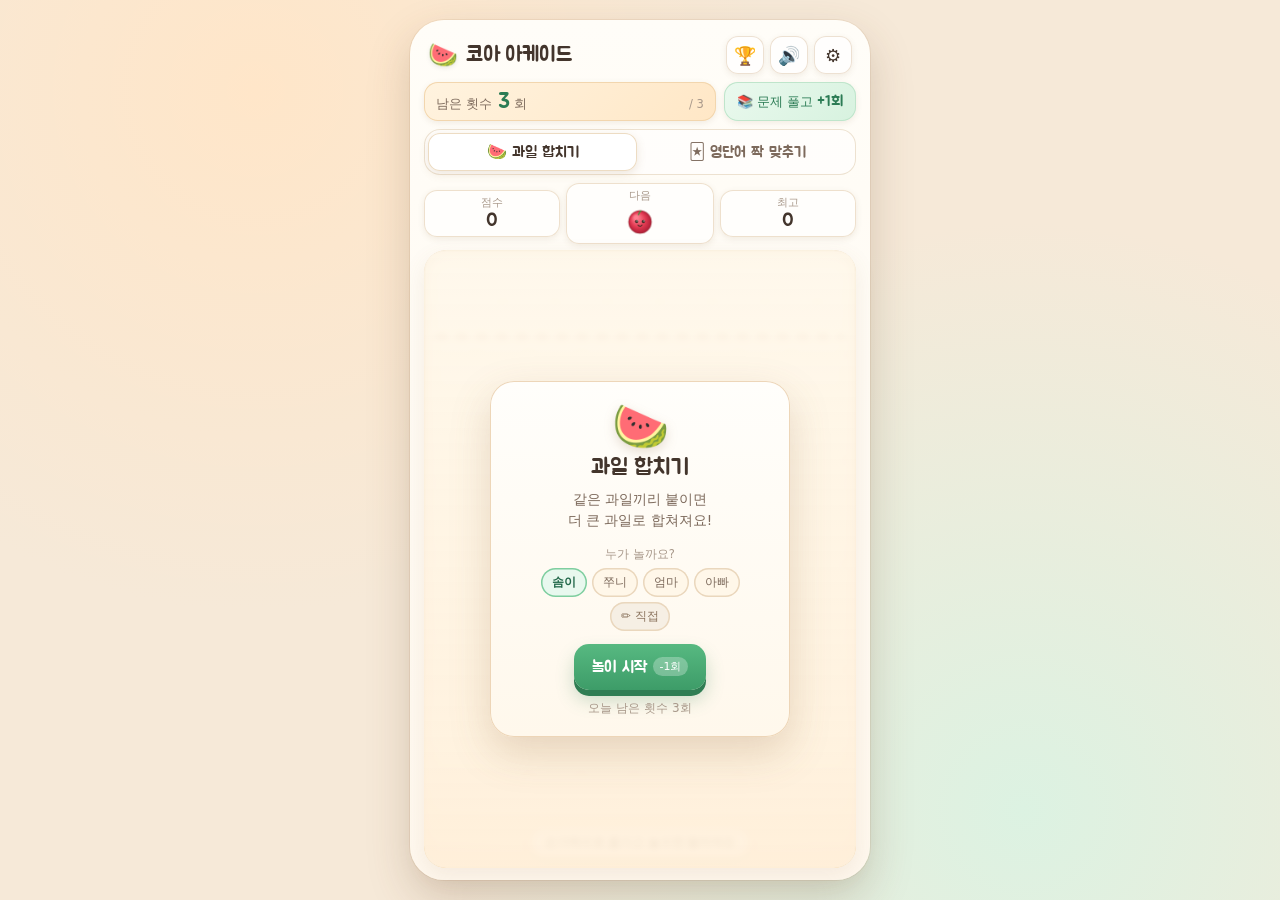
==== arcade/index.html @ e9c37921 "코아 아케이드 추가 — 과일 합치기·영단어 짝 맞추기, 하루 횟수/관리자/퀴즈 보충, 가족 랭킹·활동 리포트(/arcade/)" ====
<!DOCTYPE html>
<html lang="ko">
<head>
<meta charset="utf-8" />
<meta name="viewport" content="width=device-width, initial-scale=1, viewport-fit=cover, maximum-scale=1, user-scalable=no" />
<meta name="theme-color" content="#FFF3E2" />
<meta name="description" content="코아 아케이드 — 과일 합치기와 영단어 짝 맞추기로 놀면서 영어·수학을 익히는 우리 아이 미니게임" />
<title>코아 아케이드 🕹️</title>
<link rel="icon" href="assets/icon.svg" type="image/svg+xml" />
<link rel="apple-touch-icon" href="assets/icon-192.png" />
<link rel="manifest" href="manifest.webmanifest" />
<link rel="preconnect" href="https://fonts.googleapis.com" />
<link rel="preconnect" href="https://fonts.gstatic.com" crossorigin />
<link href="https://fonts.googleapis.com/css2?family=Jua&display=swap" rel="stylesheet" />
<link rel="stylesheet" href="css/style.css" />
</head>
<body>
<div id="app" class="app">

  <header class="topbar">
    <div class="brand">
      <span class="brand-mark" aria-hidden="true">🍉</span>
      <span class="brand-text">코아 아케이드</span>
    </div>
    <div class="top-actions">
      <button id="btnRank" class="icon-btn" type="button" aria-label="가족 랭킹" title="가족 랭킹">🏆</button>
      <button id="btnMute" class="icon-btn" type="button" aria-label="소리 켜기" aria-pressed="false" title="소리">🔇</button>
      <button id="btnAdmin" class="icon-btn" type="button" aria-label="관리자 모드" title="관리자">⚙️</button>
    </div>
  </header>

  <div class="stat-row">
    <div class="plays-chip" id="playsChip" title="오늘 남은 놀이 횟수">
      <span class="plays-label">남은 횟수</span>
      <b id="playsLeft">3</b><span class="plays-unit">회</span>
      <span class="plays-of" id="playsOf">/ 3</span>
    </div>
    <button id="btnQuiz" class="quiz-chip" type="button">
      <span aria-hidden="true">📚</span> 문제 풀고 <b>+1회</b>
    </button>
  </div>

  <nav class="tabs" role="tablist" aria-label="게임 선택">
    <button id="tabWatermelon" class="tab is-active" role="tab" aria-selected="true" aria-controls="view-watermelon" data-tab="watermelon" type="button">
      <span aria-hidden="true">🍉</span> 과일 합치기
    </button>
    <button id="tabMatching" class="tab" role="tab" aria-selected="false" aria-controls="view-matching" data-tab="matching" type="button">
      <span aria-hidden="true">🃏</span> 영단어 짝 맞추기
    </button>
  </nav>

  <main class="stage" id="stage">

    <!-- ======== 게임 1 : 과일 합치기 ======== -->
    <section class="view is-active" id="view-watermelon" role="tabpanel" aria-labelledby="tabWatermelon">
      <div class="hud hud-wm">
        <div class="hud-cell">
          <span class="hud-label">점수</span>
          <b class="hud-value" id="wmScore">0</b>
        </div>
        <div class="hud-cell hud-next">
          <span class="hud-label">다음</span>
          <canvas id="wmNext" width="72" height="72" aria-label="다음 과일"></canvas>
        </div>
        <div class="hud-cell">
          <span class="hud-label">최고</span>
          <b class="hud-value" id="wmBest">0</b>
        </div>
      </div>

      <div class="board-wrap" id="wmWrap">
        <canvas id="wmCanvas" aria-label="과일 합치기 놀이판"></canvas>
        <div class="hint-layer" id="wmHint" aria-hidden="true">
          <span class="hint-pill">손가락으로 옮기고 놓으면 떨어져요</span>
        </div>

        <div class="board-overlay" id="wmOverlay">
          <div class="ov-card">
            <div class="ov-emoji" aria-hidden="true">🍉</div>
            <h2>과일 합치기</h2>
            <p class="ov-desc">같은 과일끼리 붙이면<br />더 큰 과일로 합쳐져요!</p>
            <div class="player-pick">
              <span class="player-pick-label">누가 놀까요?</span>
              <div class="player-chips" data-picker="wm"></div>
            </div>
            <button class="btn btn-primary" id="wmStartBtn" type="button">
              놀이 시작 <span class="btn-cost">-1회</span>
            </button>
            <p class="ov-note" id="wmOverlayNote">오늘 남은 횟수 3회</p>
          </div>
        </div>

        <div class="board-overlay gameover" id="wmGameover" hidden>
          <div class="ov-card">
            <div class="ov-emoji" aria-hidden="true">🍉</div>
            <h2>과일이 가득 찼어요!</h2>
            <div class="result-score">
              <span>이번 점수</span>
              <b id="wmFinalScore">0</b>
            </div>
            <p class="ov-note" id="wmBestNote">최고 기록 0점</p>
            <p class="result-player">이번 판 <b id="wmResultPlayer">솜이</b>
              <button class="link-btn" type="button" data-change-player="watermelon">바꾸기</button></p>
            <div class="ov-buttons">
              <button class="btn btn-primary" id="wmRetryBtn" type="button">한 번 더 <span class="btn-cost">-1회</span></button>
              <button class="btn btn-ghost" id="wmHomeBtn" type="button">그만두기</button>
            </div>
            <button class="link-btn result-rank-link" type="button" data-open-rank="watermelon">🏆 가족 랭킹 보기</button>
          </div>
        </div>
      </div>
    </section>

    <!-- ======== 게임 2 : 영단어 짝 맞추기 ======== -->
    <section class="view" id="view-matching" role="tabpanel" aria-labelledby="tabMatching" hidden>
      <div class="hud hud-mt">
        <div class="hud-cell">
          <span class="hud-label">라운드</span>
          <b class="hud-value" id="mtRound">1</b>
        </div>
        <div class="hud-cell">
          <span class="hud-label">점수</span>
          <b class="hud-value" id="mtScore">0</b>
        </div>
        <div class="hud-cell">
          <span class="hud-label">콤보</span>
          <b class="hud-value combo" id="mtCombo">x1</b>
        </div>
        <div class="hud-cell hud-time">
          <span class="hud-label">남은 시간</span>
          <b class="hud-value" id="mtTime">60</b>
        </div>
      </div>
      <div class="timebar" aria-hidden="true"><i id="mtTimeFill"></i></div>

      <div class="mt-stage">
        <div class="mt-grid" id="mtGrid" aria-label="영단어 짝 맞추기 카드판"></div>

        <div class="board-overlay" id="mtOverlay">
          <div class="ov-card">
            <div class="ov-emoji" aria-hidden="true">🃏</div>
            <h2>영단어 짝 맞추기</h2>
            <p class="ov-desc">그림 카드와 영단어 카드를<br />짝지어 뒤집어요!</p>
            <div class="player-pick">
              <span class="player-pick-label">누가 놀까요?</span>
              <div class="player-chips" data-picker="mt"></div>
            </div>
            <button class="btn btn-primary" id="mtStartBtn" type="button">
              놀이 시작 <span class="btn-cost">-1회</span>
            </button>
            <p class="ov-note" id="mtOverlayNote">오늘 남은 횟수 3회</p>
          </div>
        </div>

        <div class="board-overlay" id="mtRoundClear" hidden>
          <div class="ov-card">
            <div class="ov-emoji" aria-hidden="true">🌟</div>
            <h2 id="mtClearTitle">라운드 클리어!</h2>
            <div class="star-row" id="mtStars" aria-label="별점">★★★</div>
            <p class="ov-note" id="mtClearNote">다음 라운드로 가볼까요?</p>
            <button class="btn btn-primary" id="mtNextBtn" type="button">다음 라운드</button>
            <button class="btn btn-ghost" id="mtClearHomeBtn" type="button" hidden>그만두기</button>
          </div>
        </div>

        <div class="board-overlay" id="mtGameover" hidden>
          <div class="ov-card">
            <div class="ov-emoji" aria-hidden="true">⏰</div>
            <h2>시간이 다 됐어요!</h2>
            <div class="result-score">
              <span>이번 점수</span>
              <b id="mtFinalScore">0</b>
            </div>
            <p class="ov-note" id="mtBestNote">최고 기록 0점</p>
            <p class="result-player">이번 판 <b id="mtResultPlayer">솜이</b>
              <button class="link-btn" type="button" data-change-player="match">바꾸기</button></p>
            <div class="ov-buttons">
              <button class="btn btn-primary" id="mtRetryBtn" type="button">한 번 더 <span class="btn-cost">-1회</span></button>
              <button class="btn btn-ghost" id="mtHomeBtn" type="button">그만두기</button>
            </div>
            <button class="link-btn result-rank-link" type="button" data-open-rank="match">🏆 가족 랭킹 보기</button>
          </div>
        </div>
      </div>
    </section>

  </main>

  <!-- ======== 문제 풀기 (퀴즈) ======== -->
  <div class="sheet" id="quizSheet" hidden>
    <div class="sheet-backdrop" data-close="quiz"></div>
    <div class="sheet-panel quiz-panel" role="dialog" aria-modal="true" aria-labelledby="quizTitle">
      <div class="sheet-head">
        <div>
          <h2 id="quizTitle">📚 문제 풀고 +1회</h2>
          <p class="sheet-sub">영어·수학 5문제를 맞히면 놀이 1회가 충전돼요</p>
        </div>
        <button class="icon-btn close-btn" type="button" data-close="quiz" aria-label="닫기">✕</button>
      </div>

      <div class="quiz-top">
        <div class="quiz-progress" id="quizDots" aria-label="문제 진행"></div>
        <div class="quiz-scorebox">
          <span>정답</span><b id="quizCorrectCount">0</b><span>/ 5</span>
        </div>
      </div>

      <div class="quiz-body" id="quizBody">
        <div class="quiz-badge" id="quizBadge">영어</div>
        <div class="quiz-prompt" id="quizPrompt"></div>
        <button class="speak-btn" id="quizSpeakBtn" type="button">
          <span aria-hidden="true">🔊</span> 발음 듣기
        </button>
        <div class="quiz-choices" id="quizChoices"></div>
        <div class="quiz-feedback" id="quizFeedback" role="status" aria-live="polite"></div>
      </div>

      <div class="quiz-done" id="quizDone" hidden>
        <div class="done-emoji" aria-hidden="true">🎉</div>
        <h3>5문제 모두 맞혔어요!</h3>
        <p>오늘 놀이 <b>+1회</b>가 충전됐어요</p>
        <p class="ov-note" id="quizDoneNote">오늘 남은 횟수 4회</p>
        <button class="btn btn-primary" id="quizDoneBtn" type="button">신나게 놀러 가기</button>
      </div>
    </div>
  </div>

  <!-- ======== 관리자 (PIN) ======== -->
  <div class="sheet" id="adminSheet" hidden>
    <div class="sheet-backdrop" data-close="admin"></div>
    <div class="sheet-panel admin-panel" role="dialog" aria-modal="true" aria-labelledby="adminTitle">
      <div class="sheet-head">
        <div>
          <h2 id="adminTitle">⚙️ 관리자</h2>
          <p class="sheet-sub">보호자만 열 수 있어요</p>
        </div>
        <button class="icon-btn close-btn" type="button" data-close="admin" aria-label="닫기">✕</button>
      </div>

      <div class="pin-pad" id="adminPinPad">
        <div class="pin-dots" id="adminPinDots" aria-label="입력한 PIN"><i></i><i></i><i></i><i></i></div>
        <p class="pin-msg" id="adminPinMsg">PIN 4자리를 눌러 주세요</p>
        <div class="pin-keys" id="adminKeys">
          <button type="button" data-key="1">1</button>
          <button type="button" data-key="2">2</button>
          <button type="button" data-key="3">3</button>
          <button type="button" data-key="4">4</button>
          <button type="button" data-key="5">5</button>
          <button type="button" data-key="6">6</button>
          <button type="button" data-key="7">7</button>
          <button type="button" data-key="8">8</button>
          <button type="button" data-key="9">9</button>
          <button type="button" data-key="clear" class="key-fn">지우기</button>
          <button type="button" data-key="0">0</button>
          <button type="button" data-key="back" class="key-fn" aria-label="한 글자 지우기">⌫</button>
        </div>
      </div>

      <div class="admin-body" id="adminBody" hidden>
        <div class="admin-grid">
          <div class="setting-card">
            <span class="setting-label">하루 기본 횟수</span>
            <div class="stepper" data-stepper="daily">
              <button type="button" data-step="-1" aria-label="줄이기">−</button>
              <b id="setDaily">3</b><span class="stepper-unit">회</span>
              <button type="button" data-step="1" aria-label="늘리기">+</button>
            </div>
            <span class="setting-hint">1 ~ 20회</span>
          </div>

          <div class="setting-card">
            <span class="setting-label">아이 나이</span>
            <div class="stepper" data-stepper="age">
              <button type="button" data-step="-1" aria-label="줄이기">−</button>
              <b id="setAge">8</b><span class="stepper-unit">세</span>
              <button type="button" data-step="1" aria-label="늘리기">+</button>
            </div>
            <span class="setting-hint" id="ageHint">8~9세 · 영어·수학 난이도</span>
          </div>
        </div>

        <div class="admin-actions">
          <button class="btn btn-soft" id="adminResetBtn" type="button">오늘 횟수 초기화</button>
          <button class="btn btn-soft" id="adminChargeBtn" type="button">+1회 충전</button>
        </div>

        <div class="today-card">
          <div class="today-row">
            <span>오늘 쓴 횟수</span><b id="statUsed">0회</b>
          </div>
          <div class="today-row">
            <span>지금 남은 횟수</span><b id="statLeft">3회</b>
          </div>
        </div>

        <!-- 📊 아이들 활동 리포트 -->
        <section class="report" id="reportSection">
          <div class="report-head">
            <h3>📊 아이들 활동 리포트</h3>
            <span class="report-age" id="reportAge">8~9세</span>
          </div>

          <div class="report-today" id="reportToday"></div>

          <div class="report-days-head">
            <span>최근 7일</span>
            <button class="link-btn" id="reportToggle" type="button">자세히</button>
          </div>
          <div class="report-total" id="reportTotal"></div>
          <ul class="report-list" id="reportList"></ul>

          <div class="report-export">
            <p class="report-export-note">가족 앱에서 읽어 갈 수 있는 기록이에요</p>
            <div class="report-export-btns">
              <button class="btn btn-soft" id="reportCopyBtn" type="button">JSON 복사</button>
              <button class="btn btn-soft" id="reportDownloadBtn" type="button">JSON 저장</button>
            </div>
          </div>
        </section>

        <div class="admin-foot">
          <button class="link-btn" id="adminPinChangeBtn" type="button">PIN 변경</button>
          <span class="dot">·</span>
          <button class="link-btn" id="adminDoneBtn" type="button">닫기</button>
        </div>
      </div>
    </div>
  </div>

  <!-- ======== 횟수 소진 안내 ======== -->
  <div class="sheet" id="limitSheet" hidden>
    <div class="sheet-backdrop" data-close="limit"></div>
    <div class="sheet-panel limit-panel" role="dialog" aria-modal="true" aria-labelledby="limitTitle">
      <div class="ov-card">
        <div class="ov-emoji" aria-hidden="true">🌙</div>
        <h2 id="limitTitle">오늘 놀이를 다 했어요</h2>
        <p class="ov-desc" id="limitDesc">문제를 풀면 한 번 더 놀 수 있어요!</p>
        <div class="ov-buttons">
          <button class="btn btn-primary" id="limitQuizBtn" type="button">📚 문제 풀고 +1회</button>
          <button class="btn btn-ghost" id="limitAdminBtn" type="button">⚙️ 관리자</button>
        </div>
      </div>
    </div>
  </div>

  <!-- ======== PIN 변경 ======== -->
  <div class="sheet" id="pinSheet" hidden>
    <div class="sheet-backdrop" data-close="pin"></div>
    <div class="sheet-panel pin-panel" role="dialog" aria-modal="true" aria-labelledby="pinTitle">
      <div class="sheet-head">
        <h2 id="pinTitle">PIN 변경</h2>
        <button class="icon-btn close-btn" type="button" data-close="pin" aria-label="닫기">✕</button>
      </div>
      <p class="sheet-sub">새 PIN 4자리를 입력해 주세요</p>
      <div class="pin-dots" id="pinDots" aria-label="새 PIN"><i></i><i></i><i></i><i></i></div>
      <p class="pin-msg" id="pinMsg"></p>
      <div class="pin-keys" id="pinKeys">
        <button type="button" data-key="1">1</button>
        <button type="button" data-key="2">2</button>
        <button type="button" data-key="3">3</button>
        <button type="button" data-key="4">4</button>
        <button type="button" data-key="5">5</button>
        <button type="button" data-key="6">6</button>
        <button type="button" data-key="7">7</button>
        <button type="button" data-key="8">8</button>
        <button type="button" data-key="9">9</button>
        <button type="button" data-key="clear" class="key-fn">지우기</button>
        <button type="button" data-key="0">0</button>
        <button type="button" data-key="back" class="key-fn" aria-label="한 글자 지우기">⌫</button>
      </div>
    </div>
  </div>

  <!-- ======== 🏆 가족 랭킹 ======== -->
  <div class="sheet" id="rankSheet" hidden>
    <div class="sheet-backdrop" data-close="rank"></div>
    <div class="sheet-panel rank-panel" role="dialog" aria-modal="true" aria-labelledby="rankTitle">
      <div class="sheet-head">
        <div>
          <h2 id="rankTitle">🏆 가족 랭킹</h2>
          <p class="sheet-sub">게임별 Top 10 · 점수가 같으면 먼저 세운 기록이 앞서요</p>
        </div>
        <button class="icon-btn close-btn" type="button" data-close="rank" aria-label="닫기">✕</button>
      </div>
      <div class="rank-tabs" role="tablist" aria-label="게임 선택">
        <button type="button" class="rank-tab is-on" data-rank="watermelon">🍉 과일 합치기</button>
        <button type="button" class="rank-tab" data-rank="match">🃏 영단어 짝</button>
      </div>
      <ol class="rank-list" id="rankList"></ol>
      <p class="rank-empty" id="rankEmpty" hidden>아직 기록이 없어요.<br />첫 기록을 세워 볼까요?</p>
      <p class="rank-foot" id="rankFoot">놀이가 끝나면 내 기록이 자동으로 올라가요</p>
    </div>
  </div>

  <!-- ======== 플레이어 정하기 ======== -->
  <div class="sheet" id="playerSheet" hidden>
    <div class="sheet-backdrop" data-close="player"></div>
    <div class="sheet-panel player-panel" role="dialog" aria-modal="true" aria-labelledby="playerTitle">
      <div class="sheet-head">
        <div>
          <h2 id="playerTitle">누가 놀까요?</h2>
          <p class="sheet-sub">이름을 고르면 랭킹에 그 이름으로 올라가요</p>
        </div>
        <button class="icon-btn close-btn" type="button" data-close="player" aria-label="닫기">✕</button>
      </div>
      <div class="player-chips player-chips-lg" id="playerSheetChips"></div>
      <div class="player-custom">
        <input id="playerInput" type="text" maxlength="8" placeholder="직접 입력 (8자까지)" autocomplete="off" />
        <button class="btn btn-primary" id="playerSaveBtn" type="button">확인</button>
      </div>
    </div>
  </div>

  <div class="toast" id="toast" role="status" aria-live="polite"></div>
  <div class="confetti-layer" id="confetti" aria-hidden="true"></div>
</div>

<script src="js/stats.js"></script>
<script src="js/state.js"></script>
<script src="js/ranking.js"></script>
<script src="js/audio.js"></script>
<script src="js/speech.js"></script>
<script src="js/words.js"></script>
<script src="js/quiz-data.js"></script>
<script src="js/fruits.js"></script>
<script src="js/watermelon.js"></script>
<script src="js/matching.js"></script>
<script src="js/quiz.js"></script>
<script src="js/report.js"></script>
<script src="js/app.js"></script>
</body>
</html>
---- arcade/css/style.css ----
/* ============================================================
   코아 아케이드 — 공통 스타일
   모바일 390×844 한 화면 기준, 데스크톱은 가운데 프레임
   ============================================================ */

:root {
  --cream: #fff6e9;
  --cream-2: #ffeed9;
  --paper: #fffdf9;
  --ink: #43352c;
  --ink-soft: #7d6a5c;
  --ink-faint: #a8988a;
  --line: #efdfcc;
  --green: #3f9d6c;
  --green-deep: #2c7c55;
  --green-soft: #e7f6ec;
  --pink: #ff8fa3;
  --pink-soft: #ffe6ec;
  --orange: #ffa23a;
  --yellow: #ffd166;
  --red: #e8604c;
  --sky: #7cb8e8;
  --shadow-sm: 0 2px 6px rgba(120, 84, 50, .10);
  --shadow-md: 0 8px 24px rgba(120, 84, 50, .14);
  --shadow-lg: 0 18px 44px rgba(100, 70, 40, .22);
  --radius: 18px;
  --font-cute: 'Jua', 'BMJUA', 'Apple SD Gothic Neo', 'Malgun Gothic', system-ui, sans-serif;
  --font-body: 'Pretendard', 'Apple SD Gothic Neo', 'Malgun Gothic', system-ui, -apple-system, sans-serif;
  --safe-top: env(safe-area-inset-top, 0px);
  --safe-bottom: env(safe-area-inset-bottom, 0px);
}

* { box-sizing: border-box; -webkit-tap-highlight-color: transparent; }

html, body {
  margin: 0;
  padding: 0;
  height: 100%;
  overscroll-behavior: none;
}

body {
  font-family: var(--font-body);
  color: var(--ink);
  background:
    radial-gradient(circle at 12% 8%, #ffe9cf 0%, transparent 38%),
    radial-gradient(circle at 88% 92%, #e8f6ea 0%, transparent 42%),
    var(--cream);
  overflow: hidden;
  -webkit-font-smoothing: antialiased;
  user-select: none;
}

button { font-family: inherit; color: inherit; border: 0; background: none; cursor: pointer; }
[hidden] { display: none !important; }
button:active { transform: translateY(1px); }
b { font-family: var(--font-cute); font-weight: 400; }

/* ---------- 앱 프레임 ---------- */
.app {
  position: relative;
  display: flex;
  flex-direction: column;
  width: 100%;
  height: 100%;
  height: 100dvh;
  max-width: 520px;
  margin: 0 auto;
  padding: calc(8px + var(--safe-top)) 12px calc(8px + var(--safe-bottom));
  gap: 8px;
}

/* 데스크톱: 종이 카드 프레임 */
@media (min-width: 900px) {
  body {
    display: flex;
    align-items: center;
    justify-content: center;
    background:
      radial-gradient(circle at 20% 10%, #ffe6c9 0%, transparent 40%),
      radial-gradient(circle at 80% 90%, #dcf2e2 0%, transparent 45%),
      #f6e9d8;
  }
  .app {
    height: min(920px, 100dvh - 40px);
    max-width: 460px;
    padding: 12px 14px;
    border-radius: 34px;
    background: linear-gradient(180deg, #fffdf8, #fff8ee);
    box-shadow: var(--shadow-lg), 0 0 0 1px rgba(180, 140, 100, .14);
  }
}

/* ---------- 상단 바 ---------- */
.topbar {
  display: flex;
  align-items: center;
  justify-content: space-between;
  padding: 4px 4px 0;
  flex: none;
}
.brand { display: flex; align-items: center; gap: 8px; }
.brand-mark { font-size: 24px; line-height: 1; filter: drop-shadow(0 2px 2px rgba(0,0,0,.08)); }
.brand-text {
  font-family: var(--font-cute);
  font-size: 21px;
  letter-spacing: -.2px;
  color: var(--ink);
}
.top-actions { display: flex; gap: 6px; }
.icon-btn {
  width: 38px; height: 38px;
  display: grid; place-items: center;
  font-size: 18px;
  border-radius: 12px;
  background: rgba(255,255,255,.75);
  box-shadow: var(--shadow-sm), inset 0 0 0 1px rgba(210,180,145,.4);
  transition: background .15s, transform .1s;
}
.icon-btn:hover { background: #fff; }

/* ---------- 횟수 / 문제 버튼 ---------- */
.stat-row { display: flex; gap: 8px; flex: none; }
.plays-chip {
  flex: 1;
  display: flex; align-items: baseline; gap: 4px;
  padding: 8px 12px;
  border-radius: 14px;
  background: linear-gradient(135deg, #fff3df, #ffe7c6);
  box-shadow: inset 0 0 0 1px #f2d6ae, var(--shadow-sm);
}
.plays-label { font-size: 12.5px; color: var(--ink-soft); margin-right: 2px; }
#playsLeft { font-family: var(--font-cute); font-size: 22px; line-height: 1; color: var(--green-deep); }
.plays-unit { font-size: 12.5px; color: var(--ink-soft); }
.plays-of { font-size: 11.5px; color: var(--ink-faint); margin-left: auto; }
.plays-chip.is-empty { background: linear-gradient(135deg, #ffe9e6, #ffd9d4); box-shadow: inset 0 0 0 1px #f5c3bb, var(--shadow-sm); }
.plays-chip.is-empty #playsLeft { color: var(--red); }

.quiz-chip {
  flex: none;
  display: flex; align-items: center; gap: 4px;
  padding: 0 13px;
  border-radius: 14px;
  font-size: 13px;
  color: var(--green-deep);
  background: linear-gradient(135deg, #eaf9ee, #d7f2df);
  box-shadow: inset 0 0 0 1px #bfe5cb, var(--shadow-sm);
  white-space: nowrap;
  transition: filter .15s;
}
.quiz-chip b { font-size: 14.5px; color: var(--green-deep); }
.quiz-chip:hover { filter: brightness(1.03); }

/* ---------- 탭 ---------- */
.tabs {
  display: flex;
  gap: 6px;
  padding: 4px;
  border-radius: 16px;
  background: rgba(255,255,255,.6);
  box-shadow: inset 0 0 0 1px rgba(215,190,155,.45);
  flex: none;
}
.tab {
  flex: 1;
  display: flex; align-items: center; justify-content: center; gap: 5px;
  padding: 9px 4px;
  border-radius: 12px;
  font-family: var(--font-cute);
  font-size: 14.5px;
  color: var(--ink-soft);
  white-space: nowrap;
  transition: background .18s, color .18s, box-shadow .18s, transform .12s;
}
.tab span { font-size: 16px; }
.tab.is-active {
  background: #fff;
  color: var(--ink);
  box-shadow: 0 3px 10px rgba(150, 110, 70, .16), inset 0 0 0 1px rgba(230,205,170,.7);
}
.tab:not(.is-active):hover { color: var(--ink); }

/* ---------- 스테이지 ---------- */
.stage { position: relative; flex: 1; min-height: 0; }
.view {
  position: relative;
  display: none;
  flex-direction: column;
  height: 100%;
  min-height: 0;
  gap: 6px;
}
.view.is-active { display: flex; animation: viewIn .22s ease; }
@keyframes viewIn { from { opacity: 0; transform: translateY(4px); } to { opacity: 1; transform: none; } }

/* ---------- HUD ---------- */
.hud {
  display: flex;
  align-items: center;
  gap: 6px;
  flex: none;
}
.hud-cell {
  flex: 1;
  display: flex;
  flex-direction: column;
  align-items: center;
  gap: 1px;
  padding: 6px 8px;
  border-radius: 13px;
  background: rgba(255,255,255,.72);
  box-shadow: inset 0 0 0 1px rgba(225,200,168,.55), var(--shadow-sm);
}
.hud-label { font-size: 10.5px; color: var(--ink-faint); letter-spacing: .3px; }
.hud-value { font-size: 19px; line-height: 1.1; color: var(--ink); }
.hud-value.combo { color: var(--orange); }
.hud-next { flex: 1.1; }
.hud-next canvas { width: 34px; height: 34px; display: block; }
.hud-time .hud-value { color: var(--green-deep); }
.hud-time.is-low .hud-value,
.hud-mt.is-low .hud-time .hud-value { color: var(--red); }

/* 카드에서 떠오르는 점수 */
.float-gain {
  position: fixed;
  transform: translate(-50%, -50%);
  font-family: var(--font-cute);
  font-size: 18px;
  color: #2c7c55;
  text-shadow: 0 2px 0 #fff, 0 0 10px rgba(255,255,255,.9);
  pointer-events: none;
  z-index: 40;
  animation: floatGain .8s ease-out forwards;
}
@keyframes floatGain {
  0% { opacity: 0; transform: translate(-50%, -30%) scale(.8); }
  25% { opacity: 1; transform: translate(-50%, -60%) scale(1.05); }
  100% { opacity: 0; transform: translate(-50%, -160%) scale(1); }
}

/* ---------- 과일 놀이판 ---------- */
.board-wrap {
  position: relative;
  flex: 1;
  min-height: 0;
  border-radius: 22px;
  background:
    radial-gradient(circle at 50% 120%, #fff8e6 0%, transparent 60%),
    linear-gradient(180deg, #fffcf4, #fff3e0);
  box-shadow: inset 0 0 0 1.5px rgba(232, 205, 170, .8), inset 0 6px 18px rgba(220, 185, 140, .14), 0 8px 22px rgba(150, 110, 70, .10);
  overflow: hidden;
}
#wmCanvas { display: block; width: 100%; height: 100%; touch-action: none; }

.hint-layer {
  position: absolute;
  left: 0; right: 0; bottom: 12px;
  display: grid; place-items: center;
  pointer-events: none;
  opacity: 1;
  transition: opacity .4s;
}
.hint-layer.is-hidden { opacity: 0; }
.hint-pill {
  padding: 6px 14px;
  border-radius: 999px;
  font-size: 11.5px;
  color: #8a735d;
  background: rgba(255, 251, 240, .9);
  box-shadow: 0 2px 8px rgba(140, 100, 60, .12);
  animation: hintFloat 2.6s ease-in-out infinite;
}
@keyframes hintFloat { 0%, 100% { transform: translateY(0); } 50% { transform: translateY(-4px); } }

/* ---------- 오버레이 공통 ---------- */
.board-overlay {
  position: absolute;
  inset: 0;
  display: grid;
  place-items: center;
  padding: 16px;
  background: linear-gradient(180deg, rgba(255, 247, 233, .72), rgba(255, 240, 220, .88));
  backdrop-filter: blur(3px);
  -webkit-backdrop-filter: blur(3px);
  z-index: 5;
}
.board-overlay[hidden] { display: none; }
.ov-card {
  width: 100%;
  max-width: 300px;
  padding: 22px 20px 20px;
  text-align: center;
  border-radius: 24px;
  background: linear-gradient(180deg, #fffefb, #fff8ec);
  box-shadow: 0 16px 40px rgba(140, 100, 60, .22), inset 0 0 0 1px rgba(235, 210, 178, .9);
  animation: popIn .28s cubic-bezier(.2, 1.2, .4, 1);
}
@keyframes popIn { from { opacity: 0; transform: scale(.92) translateY(8px); } to { opacity: 1; transform: none; } }
.ov-emoji { font-size: 46px; line-height: 1; margin-bottom: 4px; filter: drop-shadow(0 4px 6px rgba(120, 80, 40, .18)); }
.ov-card h2 { margin: 4px 0 8px; font-family: var(--font-cute); font-weight: 400; font-size: 22px; letter-spacing: -.3px; }
.ov-desc { margin: 0 0 16px; font-size: 13.5px; line-height: 1.55; color: var(--ink-soft); }
.ov-note { margin: 10px 0 0; font-size: 12px; color: var(--ink-faint); }
.ov-buttons { display: flex; flex-direction: column; gap: 8px; margin-top: 6px; }
.result-score {
  display: flex; align-items: baseline; justify-content: center; gap: 8px;
  margin: 6px 0 2px;
  font-size: 13px; color: var(--ink-soft);
}
.result-score b { font-size: 30px; color: var(--green-deep); }

/* ---------- 버튼 ---------- */
.btn {
  display: inline-flex; align-items: center; justify-content: center; gap: 6px;
  padding: 13px 18px;
  border-radius: 15px;
  font-family: var(--font-cute);
  font-size: 16px;
  transition: filter .15s, box-shadow .15s, transform .1s;
}
.btn-primary {
  color: #fff;
  background: linear-gradient(180deg, #57b981, #3d9c68);
  box-shadow: 0 6px 0 #2f7d53, 0 10px 18px rgba(60, 140, 95, .28);
}
.btn-primary:active { transform: translateY(4px); box-shadow: 0 2px 0 #2f7d53, 0 4px 10px rgba(60, 140, 95, .25); }
.btn-primary:disabled { filter: grayscale(.6) brightness(1.05); box-shadow: none; cursor: not-allowed; }
.btn-cost {
  padding: 2px 7px;
  border-radius: 999px;
  font-family: var(--font-body);
  font-size: 11px;
  background: rgba(255, 255, 255, .28);
}
.btn-ghost {
  color: var(--ink-soft);
  background: rgba(255, 255, 255, .8);
  box-shadow: inset 0 0 0 1.5px rgba(215, 190, 155, .8);
}
.btn-soft {
  color: var(--green-deep);
  background: #eefaf1;
  box-shadow: inset 0 0 0 1.5px #c8e9d3;
  font-size: 14px;
  padding: 11px 12px;
}

/* ---------- 짝 맞추기 ---------- */
.mt-stage { position: relative; flex: 1; min-height: 0; display: flex; flex-direction: column; }
.mt-grid {
  flex: 1;
  min-height: 0;
  display: grid;
  gap: 6px;
  align-content: stretch;
  padding: 2px;
}
.timebar {
  height: 7px;
  border-radius: 999px;
  background: #f2e4d1;
  overflow: hidden;
  flex: none;
  box-shadow: inset 0 1px 2px rgba(150, 110, 70, .18);
}
.timebar i {
  display: block;
  height: 100%;
  width: 100%;
  border-radius: 999px;
  background: linear-gradient(90deg, #6ecf9b, #3f9d6c);
  transition: width .25s linear, background .3s;
}
.timebar.is-low i { background: linear-gradient(90deg, #ffb36b, #e8604c); }

.card {
  position: relative;
  padding: 0;
  border-radius: 13px;
  perspective: 700px;
  background: transparent;
  min-width: 0;
  min-height: 0;
}
.card-inner {
  position: relative;
  width: 100%; height: 100%;
  transform-style: preserve-3d;
  transition: transform .38s cubic-bezier(.3, 1.1, .5, 1);
}
.card.is-flipped .card-inner { transform: rotateY(180deg); }
.card-face {
  position: absolute;
  inset: 0;
  display: flex;
  flex-direction: column;
  align-items: center;
  justify-content: center;
  gap: 2px;
  padding: 4px;
  border-radius: 13px;
  backface-visibility: hidden;
  -webkit-backface-visibility: hidden;
  overflow: hidden;
}
.card-back {
  background:
    radial-gradient(circle at 30% 22%, rgba(255,255,255,.55), transparent 55%),
    linear-gradient(150deg, #ffd9a8, #f7b877);
  box-shadow: inset 0 0 0 1.5px rgba(255,255,255,.5), 0 3px 0 #d99a5c, 0 5px 12px rgba(170, 110, 60, .18);
  font-family: var(--font-cute);
  font-size: clamp(18px, 5vw, 26px);
  color: rgba(255, 255, 255, .92);
  text-shadow: 0 1px 2px rgba(180, 110, 50, .35);
}
.card.is-matched .card-back { background: linear-gradient(150deg, #b8ecc9, #8bd9a8); box-shadow: inset 0 0 0 1.5px rgba(255,255,255,.55), 0 0 0 2px #62c88a; }
.card-front {
  transform: rotateY(180deg);
  background: linear-gradient(180deg, #fffefa, #fff6e8);
  box-shadow: inset 0 0 0 1.5px rgba(226, 200, 165, .9), 0 3px 8px rgba(150, 110, 70, .12);
}
.card-front.pic { background: linear-gradient(180deg, #fffdf7, #fff3dd); }
.card-front .emoji { font-size: clamp(20px, 7.2vw, 34px); line-height: 1; }.card-front .ko { font-size: clamp(9px, 2.6vw, 12.5px); color: var(--ink-soft); font-weight: 700; }
.card-front .en {
  font-family: var(--font-cute);
  font-size: calc(var(--card-font, 14px));
  line-height: 1.05;
  color: #35596e;
  word-break: break-word;
  text-align: center;
}
.card.is-matched { animation: matchPop .42s ease; }
.card.is-matched .card-front { box-shadow: inset 0 0 0 2px #62c88a, 0 0 16px rgba(98, 200, 138, .5); }
@keyframes matchPop { 0% { transform: scale(1); } 45% { transform: scale(1.08); } 100% { transform: scale(1); } }
.card.is-wrong { animation: wrongShake .4s ease; }
@keyframes wrongShake {
  0%, 100% { transform: translateX(0); }
  20% { transform: translateX(-4px); } 40% { transform: translateX(4px); }
  60% { transform: translateX(-3px); } 80% { transform: translateX(3px); }
}
.card.is-locked { pointer-events: none; }
.card:not(.is-flipped):not(.is-matched):hover .card-back { filter: brightness(1.04); }

.star-row { font-size: 30px; letter-spacing: 3px; color: #ffcf4d; text-shadow: 0 2px 0 #e0a92c; margin: 2px 0 4px; }
.star-row .off { color: #e9dcc7; text-shadow: none; }

/* ---------- 시트/모달 ---------- */
.sheet { position: fixed; inset: 0; z-index: 50; display: flex; align-items: flex-end; justify-content: center; }
.sheet[hidden] { display: none; }
.sheet-backdrop { position: absolute; inset: 0; background: rgba(60, 40, 25, .42); backdrop-filter: blur(2px); animation: fadeIn .2s ease; }
@keyframes fadeIn { from { opacity: 0; } to { opacity: 1; } }
.sheet-panel {
  position: relative;
  width: 100%;
  max-width: 520px;
  max-height: 92dvh;
  display: flex;
  flex-direction: column;
  padding: 16px 16px calc(16px + var(--safe-bottom));
  border-radius: 26px 26px 0 0;
  background: linear-gradient(180deg, #fffdf8, #fff7ea);
  box-shadow: 0 -12px 40px rgba(90, 60, 30, .26);
  animation: sheetUp .3s cubic-bezier(.2, 1, .3, 1);
  overflow: hidden;
}
@keyframes sheetUp { from { transform: translateY(30px); opacity: .6; } to { transform: none; opacity: 1; } }
@media (min-width: 900px) {
  .sheet { align-items: center; }
  .sheet-panel { border-radius: 26px; max-width: 440px; max-height: 88dvh; box-shadow: var(--shadow-lg); }
}
.sheet-head { display: flex; align-items: flex-start; justify-content: space-between; gap: 10px; flex: none; }
.sheet-head h2 { margin: 0; font-family: var(--font-cute); font-weight: 400; font-size: 21px; }
.sheet-sub { margin: 3px 0 0; font-size: 12.5px; color: var(--ink-soft); line-height: 1.4; }
.close-btn { flex: none; font-size: 16px; }

/* ---------- 퀴즈 ---------- */
.quiz-panel { min-height: 70dvh; }
.quiz-panel.is-done { min-height: 0; }
.quiz-top { display: flex; align-items: center; justify-content: space-between; margin: 14px 0 10px; flex: none; }
.quiz-progress { display: flex; gap: 6px; }
.quiz-progress i {
  width: 20px; height: 7px;
  border-radius: 999px;
  background: #efe1cd;
  transition: background .25s, transform .25s;
}
.quiz-progress i.on { background: #6ecf9b; }
.quiz-progress i.now { background: #ffcf4d; transform: scaleY(1.25); }
.quiz-scorebox { font-size: 12px; color: var(--ink-soft); display: flex; align-items: baseline; gap: 3px; }
.quiz-scorebox b { font-size: 19px; color: var(--green-deep); }

.quiz-body { flex: 1; display: flex; flex-direction: column; min-height: 0; }
.quiz-badge {
  align-self: flex-start;
  padding: 4px 10px;
  border-radius: 999px;
  font-size: 11.5px;
  font-weight: 700;
  color: #4a6d86;
  background: #e9f2fa;
  box-shadow: inset 0 0 0 1px #cfe2f2;
}
.quiz-badge.math { color: #86552c; background: #fff0dc; box-shadow: inset 0 0 0 1px #f2d8b6; }
.quiz-prompt {
  margin: 10px 2px 12px;
  font-family: var(--font-cute);
  font-size: 24px;
  line-height: 1.35;
  letter-spacing: -.3px;
  min-height: 66px;
}
.quiz-prompt .q-emoji { font-size: 40px; vertical-align: middle; margin-right: 6px; }
.quiz-prompt .q-en { color: #35596e; }
.quiz-prompt .q-small { display: block; font-family: var(--font-body); font-size: 13px; color: var(--ink-soft); margin-top: 4px; }

.speak-btn {
  align-self: center;
  display: inline-flex; align-items: center; gap: 6px;
  padding: 9px 16px;
  margin-bottom: 12px;
  border-radius: 999px;
  font-size: 13px;
  color: #35596e;
  background: #eaf4fb;
  box-shadow: inset 0 0 0 1.5px #cfe4f4;
  transition: background .15s;
}
.speak-btn:hover { background: #dcefff; }
.speak-btn[hidden] { display: none; }
.speak-btn.is-playing { animation: speakPulse .7s ease infinite; }
@keyframes speakPulse { 0%,100% { box-shadow: inset 0 0 0 1.5px #cfe4f4; } 50% { box-shadow: inset 0 0 0 1.5px #7cb8e8, 0 0 0 4px rgba(124,184,232,.18); } }

.quiz-choices { display: grid; grid-template-columns: 1fr 1fr; gap: 9px; }
.quiz-choices.one-col { grid-template-columns: 1fr; }
.choice {
  display: flex; align-items: center; gap: 8px;
  min-height: 58px;
  padding: 10px 12px;
  border-radius: 15px;
  font-size: 16px;
  text-align: left;
  background: linear-gradient(180deg, #fffefa, #fff7ea);
  box-shadow: inset 0 0 0 1.5px rgba(225, 200, 165, .95), 0 3px 0 #e9d8c0;
  transition: transform .12s, box-shadow .15s, background .15s;
  word-break: break-word;
}
.choice .num {
  flex: none;
  width: 22px; height: 22px;
  display: grid; place-items: center;
  border-radius: 8px;
  font-size: 11.5px;
  color: var(--ink-soft);
  background: #f5ead9;
}
.choice .txt { font-family: var(--font-cute); font-size: 17px; }
.choice:hover { background: #fff; }
.choice:active { transform: translateY(2px); box-shadow: inset 0 0 0 1.5px rgba(225, 200, 165, .95), 0 1px 0 #e9d8c0; }
.choice.is-correct { background: #e8faee; box-shadow: inset 0 0 0 2px #62c88a, 0 3px 0 #a9dfbc; }
.choice.is-wrong { background: #fdecea; box-shadow: inset 0 0 0 2px #e8604c, 0 3px 0 #f0b7ae; }
.choice.is-dim { opacity: .45; }
.choice:disabled { cursor: default; }

.quiz-feedback { min-height: 24px; margin-top: 10px; text-align: center; font-size: 13.5px; font-weight: 700; color: var(--green-deep); }
.quiz-feedback.bad { color: var(--red); }

.quiz-done { flex: 1; display: flex; flex-direction: column; align-items: center; justify-content: center; text-align: center; gap: 2px; animation: popIn .3s ease; }
.quiz-done .done-emoji { font-size: 56px; animation: bounceEmoji .9s ease infinite alternate; }
@keyframes bounceEmoji { from { transform: translateY(0) rotate(-4deg); } to { transform: translateY(-8px) rotate(4deg); } }
.quiz-done h3 { margin: 6px 0 4px; font-family: var(--font-cute); font-weight: 400; font-size: 22px; }
.quiz-done p { margin: 2px 0; font-size: 13.5px; color: var(--ink-soft); }
.quiz-done .btn { margin-top: 14px; }

/* ---------- 관리자 ---------- */
.admin-panel { max-height: 94dvh; }
.pin-pad { padding: 14px 4px 4px; text-align: center; }
.pin-dots { display: flex; justify-content: center; gap: 14px; margin: 6px 0 10px; }
.pin-dots i {
  width: 14px; height: 14px;
  border-radius: 50%;
  background: #f1e3d0;
  box-shadow: inset 0 0 0 1.5px #e2cdb4;
  transition: background .15s, transform .15s;
}
.pin-dots i.on { background: var(--green); box-shadow: inset 0 0 0 1.5px #2c7c55; transform: scale(1.12); }
.pin-msg { margin: 0 0 16px; font-size: 12.5px; color: var(--ink-soft); min-height: 18px; }
.pin-msg.bad { color: var(--red); }
.pin-keys { display: grid; grid-template-columns: repeat(3, 1fr); gap: 9px; max-width: 300px; margin: 0 auto; }
.pin-keys button {
  height: 52px;
  border-radius: 15px;
  font-family: var(--font-cute);
  font-size: 22px;
  background: linear-gradient(180deg, #fffefa, #fff6e8);
  box-shadow: inset 0 0 0 1.5px rgba(225, 200, 165, .95), 0 3px 0 #e9d8c0;
  transition: transform .1s, box-shadow .1s;
}
.pin-keys button:active { transform: translateY(2px); box-shadow: inset 0 0 0 1.5px rgba(225, 200, 165, .95), 0 1px 0 #e9d8c0; }
.pin-keys .key-fn { font-size: 13px; font-family: var(--font-body); color: var(--ink-soft); background: #fbf3e6; }

.admin-body { overflow-y: auto; -webkit-overflow-scrolling: touch; padding: 4px 2px 6px; }
.admin-body[hidden] { display: none; }
.admin-grid { display: grid; grid-template-columns: 1fr 1fr; gap: 9px; margin: 10px 0; }
.setting-card {
  display: flex; flex-direction: column; align-items: center; gap: 6px;
  padding: 12px 8px 10px;
  border-radius: 16px;
  background: #fffdf7;
  box-shadow: inset 0 0 0 1.5px rgba(230, 205, 172, .8);
}
.setting-label { font-size: 12px; color: var(--ink-soft); }
.stepper { display: flex; align-items: center; gap: 8px; }
.stepper button {
  width: 30px; height: 30px;
  border-radius: 10px;
  font-size: 18px;
  color: var(--green-deep);
  background: #ecf8ef;
  box-shadow: inset 0 0 0 1.5px #c8e9d3;
  line-height: 1;
}
.stepper b { font-size: 24px; min-width: 30px; text-align: center; }
.stepper-unit { font-size: 12px; color: var(--ink-soft); margin-left: -4px; }
.setting-hint { font-size: 10.5px; color: var(--ink-faint); text-align: center; line-height: 1.35; }

.admin-actions { display: grid; grid-template-columns: 1fr 1fr; gap: 8px; }
.today-card {
  margin: 10px 0 4px;
  padding: 10px 14px;
  border-radius: 15px;
  background: #fff9ee;
  box-shadow: inset 0 0 0 1.5px rgba(235, 210, 178, .8);
}
.today-row { display: flex; justify-content: space-between; align-items: baseline; padding: 3px 0; font-size: 12.5px; color: var(--ink-soft); }
.today-row b { font-size: 16px; color: var(--ink); }

/* ---------- 활동 리포트 ---------- */
.report {
  margin-top: 14px;
  padding: 14px 12px 12px;
  border-radius: 18px;
  background: linear-gradient(180deg, #f6fbf7, #eef8f1);
  box-shadow: inset 0 0 0 1.5px #cfe9d8;
}
.report-head { display: flex; align-items: center; justify-content: space-between; gap: 8px; }
.report-head h3 { margin: 0; font-family: var(--font-cute); font-weight: 400; font-size: 16.5px; color: #2f6b4b; }
.report-age { font-size: 11px; padding: 3px 8px; border-radius: 999px; background: #fff; color: #3f7d5b; box-shadow: inset 0 0 0 1px #cbe6d5; }

.report-today {
  display: grid;
  grid-template-columns: 1fr 1fr;
  gap: 7px;
  margin: 10px 0 4px;
}
.rep-card {
  padding: 9px 10px;
  border-radius: 13px;
  background: #fff;
  box-shadow: 0 1px 4px rgba(60, 120, 85, .09), inset 0 0 0 1px rgba(210, 235, 220, .9);
}
.rep-card.wide { grid-column: 1 / -1; }
.rep-title { display: flex; align-items: center; gap: 4px; font-size: 11px; color: var(--ink-soft); margin-bottom: 4px; }
.rep-main { display: flex; align-items: baseline; gap: 4px; }
.rep-main b { font-size: 19px; color: #245c40; }
.rep-main span { font-size: 11px; color: var(--ink-faint); }
.rep-sub { margin-top: 3px; font-size: 10.5px; color: var(--ink-faint); line-height: 1.4; }
.rep-sub b { font-family: var(--font-body); font-weight: 700; color: var(--ink-soft); }

.report-days-head { display: flex; align-items: center; justify-content: space-between; margin: 12px 0 6px; font-size: 12px; color: var(--ink-soft); }
.link-btn { font-size: 12px; color: #3f7d5b; text-decoration: underline; text-underline-offset: 2px; padding: 2px; }
.report-list { list-style: none; margin: 0; padding: 0; display: flex; flex-direction: column; gap: 5px; }
.report-list.is-collapsed .rep-day:nth-child(n+4) { display: none; }
.rep-day {
  display: grid;
  grid-template-columns: 48px 1fr;
  gap: 6px;
  align-items: center;
  padding: 7px 9px;
  border-radius: 11px;
  background: rgba(255, 255, 255, .78);
  box-shadow: inset 0 0 0 1px rgba(215, 238, 224, .9);
}
.rep-day.is-today { background: #fff; box-shadow: inset 0 0 0 1.5px #9fd8b6; }
.rep-day-detail {
  grid-column: 1 / -1;
  display: flex;
  flex-wrap: wrap;
  gap: 3px 10px;
  margin-top: 1px;
  padding-top: 5px;
  border-top: 1px dashed #e2efe7;
  font-size: 10px;
  color: var(--ink-faint);
}
.rep-day-detail b { font-family: var(--font-body); font-weight: 700; color: #4d7a5f; }
.report-total {
  display: flex;
  flex-wrap: wrap;
  gap: 3px 10px;
  margin: 0 0 7px;
  padding: 7px 9px;
  border-radius: 10px;
  background: rgba(255, 255, 255, .6);
  font-size: 10.5px;
  color: var(--ink-soft);
}
.report-total b { font-family: var(--font-body); font-weight: 700; color: #2f6b4b; }
.rep-date { display: flex; flex-direction: column; gap: 1px; font-size: 10.5px; color: var(--ink-soft); line-height: 1.2; }
.rep-date b { font-family: var(--font-cute); font-size: 13px; color: var(--ink); font-weight: 400; }
.rep-bars { display: flex; flex-direction: column; gap: 3px; font-size: 10.5px; color: var(--ink-soft); }
.rep-bar-row { display: grid; grid-template-columns: 42px 1fr auto; align-items: center; gap: 5px; }
.rep-bar-row span.n { white-space: nowrap; }
.bar { height: 6px; border-radius: 999px; background: #e8f0ea; overflow: hidden; }
.bar i { display: block; height: 100%; border-radius: 999px; background: linear-gradient(90deg, #7fd3a2, #46a370); }
.rep-bar-row.q .bar i { background: linear-gradient(90deg, #ffd07a, #f0a63c); }
.rep-num { font-family: var(--font-cute); font-size: 11.5px; color: #2f6b4b; white-space: nowrap; }

.report-export { margin-top: 11px; padding-top: 10px; border-top: 1px dashed #cde6d6; }
.report-export-note { margin: 0 0 7px; font-size: 10.5px; color: var(--ink-faint); text-align: center; }
.report-export-btns { display: grid; grid-template-columns: 1fr 1fr; gap: 7px; }

.admin-foot { display: flex; align-items: center; justify-content: center; gap: 8px; margin-top: 14px; font-size: 12px; color: var(--ink-faint); }
.dot { color: var(--ink-faint); }

/* ---------- 횟수 소진 ---------- */
.limit-panel { padding: 18px 16px calc(20px + var(--safe-bottom)); }
.limit-panel .ov-card { box-shadow: none; background: transparent; padding: 0; max-width: none; }

/* ---------- 플레이어 선택 ---------- */
.player-pick { margin: 0 0 13px; }
.player-pick-label {
  display: block;
  margin-bottom: 6px;
  font-size: 11.5px;
  color: var(--ink-faint);
}
.player-chips { display: flex; flex-wrap: wrap; gap: 5px; justify-content: center; }
.player-chips button {
  padding: 6px 11px;
  border-radius: 999px;
  font-size: 12px;
  color: var(--ink-soft);
  background: #fff7e9;
  box-shadow: inset 0 0 0 1.5px #ead7bd;
  transition: background .15s, color .15s, box-shadow .15s;
}
.player-chips button.is-on {
  color: #22684a;
  font-weight: 700;
  background: #e8f8ee;
  box-shadow: inset 0 0 0 1.5px #7fce9f;
}
.player-chips .chip-add { color: #8a735d; background: #f6efe4; }
.result-player {
  display: flex;
  align-items: center;
  justify-content: center;
  gap: 6px;
  margin: 6px 0 2px;
  font-size: 12px;
  color: var(--ink-soft);
}
.result-player b { font-size: 15px; color: #2c7c55; }
.result-rank-link { display: inline-block; margin-top: 9px; font-size: 11.5px; }

/* ---------- 랭킹 ---------- */
.rank-panel { max-height: 84dvh; }
.rank-tabs {
  display: flex;
  gap: 6px;
  margin: 12px 0 10px;
  padding: 4px;
  border-radius: 14px;
  background: #f6ecdc;
  flex: none;
}
.rank-tab {
  flex: 1;
  padding: 8px 6px;
  border-radius: 10px;
  font-family: var(--font-cute);
  font-size: 13.5px;
  color: var(--ink-soft);
  white-space: nowrap;
}
.rank-tab.is-on { background: #fff; color: var(--ink); box-shadow: var(--shadow-sm); }
.rank-list {
  list-style: none;
  margin: 0;
  padding: 0;
  overflow-y: auto;
  -webkit-overflow-scrolling: touch;
  display: flex;
  flex-direction: column;
  gap: 5px;
  min-height: 120px;
}
.rank-item {
  display: grid;
  grid-template-columns: 32px 1fr auto;
  align-items: center;
  gap: 8px;
  padding: 9px 11px;
  border-radius: 12px;
  background: #fffdf8;
  box-shadow: inset 0 0 0 1px rgba(230, 205, 172, .7);
}
.rank-item.r1 { background: linear-gradient(90deg, #fff9e2, #fff2c4); box-shadow: inset 0 0 0 1.5px #f0d373; }
.rank-item.r2 { background: linear-gradient(90deg, #fafcfd, #edf3f7); box-shadow: inset 0 0 0 1.5px #ccd8e2; }
.rank-item.r3 { background: linear-gradient(90deg, #fff6ef, #ffe8db); box-shadow: inset 0 0 0 1.5px #eec3a6; }
.rank-no { font-family: var(--font-cute); font-size: 15px; text-align: center; color: var(--ink-faint); }
.rank-body { display: flex; flex-direction: column; gap: 1px; min-width: 0; }
.rank-name { font-family: var(--font-cute); font-size: 15px; color: var(--ink); white-space: nowrap; overflow: hidden; text-overflow: ellipsis; }
.rank-date { font-size: 10.5px; color: var(--ink-faint); }
.rank-score { font-family: var(--font-cute); font-size: 17px; color: #2c7c55; white-space: nowrap; }
.rank-score small { font-family: var(--font-body); font-size: 10px; color: var(--ink-faint); }
.rank-empty { text-align: center; color: var(--ink-faint); font-size: 12.5px; line-height: 1.7; padding: 26px 0; margin: 0; }
.rank-empty[hidden] { display: none; }
.rank-foot { text-align: center; font-size: 10.5px; color: var(--ink-faint); margin: 10px 0 0; flex: none; }

.player-panel { padding-bottom: calc(20px + var(--safe-bottom)); }
.player-chips-lg { margin: 16px 0; }
.player-chips-lg button { padding: 10px 16px; font-size: 14px; }
.player-custom { display: flex; gap: 7px; }
.player-custom input {
  flex: 1;
  min-width: 0;
  padding: 12px 14px;
  border: 0;
  border-radius: 13px;
  font-family: inherit;
  font-size: 14px;
  color: var(--ink);
  background: #fff;
  box-shadow: inset 0 0 0 1.5px #e6d3b9;
}
.player-custom input:focus { outline: none; box-shadow: inset 0 0 0 2px #8ed2a9; }
.player-custom .btn { padding: 12px 18px; font-size: 15px; }

/* ---------- 토스트 ---------- */
.toast {
  position: fixed;
  left: 50%;
  bottom: calc(26px + var(--safe-bottom));
  transform: translate(-50%, 16px);
  padding: 10px 18px;
  border-radius: 999px;
  font-size: 13px;
  color: #fff;
  background: rgba(52, 40, 30, .9);
  box-shadow: 0 8px 24px rgba(0, 0, 0, .24);
  opacity: 0;
  pointer-events: none;
  transition: opacity .22s, transform .22s;
  z-index: 80;
  max-width: 86vw;
  text-align: center;
}
.toast.is-on { opacity: 1; transform: translate(-50%, 0); }

/* ---------- 컨페티 ---------- */
.confetti-layer { position: fixed; inset: 0; pointer-events: none; z-index: 70; overflow: hidden; }
.confetti {
  position: absolute;
  width: 9px; height: 14px;
  border-radius: 3px;
  opacity: 0;
  animation: confettiFall var(--dur, 1.6s) ease-in forwards;
  animation-delay: var(--delay, 0s);
}
@keyframes confettiFall {
  0% { opacity: 1; transform: translate3d(0, -10vh, 0) rotate(0deg); }
  100% { opacity: 0; transform: translate3d(var(--drift, 20px), 105vh, 0) rotate(var(--spin, 540deg)); }
}

/* ---------- 작은 화면 보정 ---------- */
@media (max-height: 740px) {
  .brand-text { font-size: 19px; }
  .app { gap: 6px; }
  .ov-emoji { font-size: 38px; }
  .ov-card { padding: 18px 16px 16px; }
  .ov-card h2 { font-size: 20px; }
  .quiz-prompt { font-size: 21px; min-height: 58px; }
  .choice { min-height: 50px; }
  .hud-value { font-size: 17px; }
  .pin-keys button { height: 46px; }
}

@media (prefers-reduced-motion: reduce) {
  *, *::before, *::after { animation-duration: .01ms !important; animation-iteration-count: 1 !important; transition-duration: .01ms !important; }
}
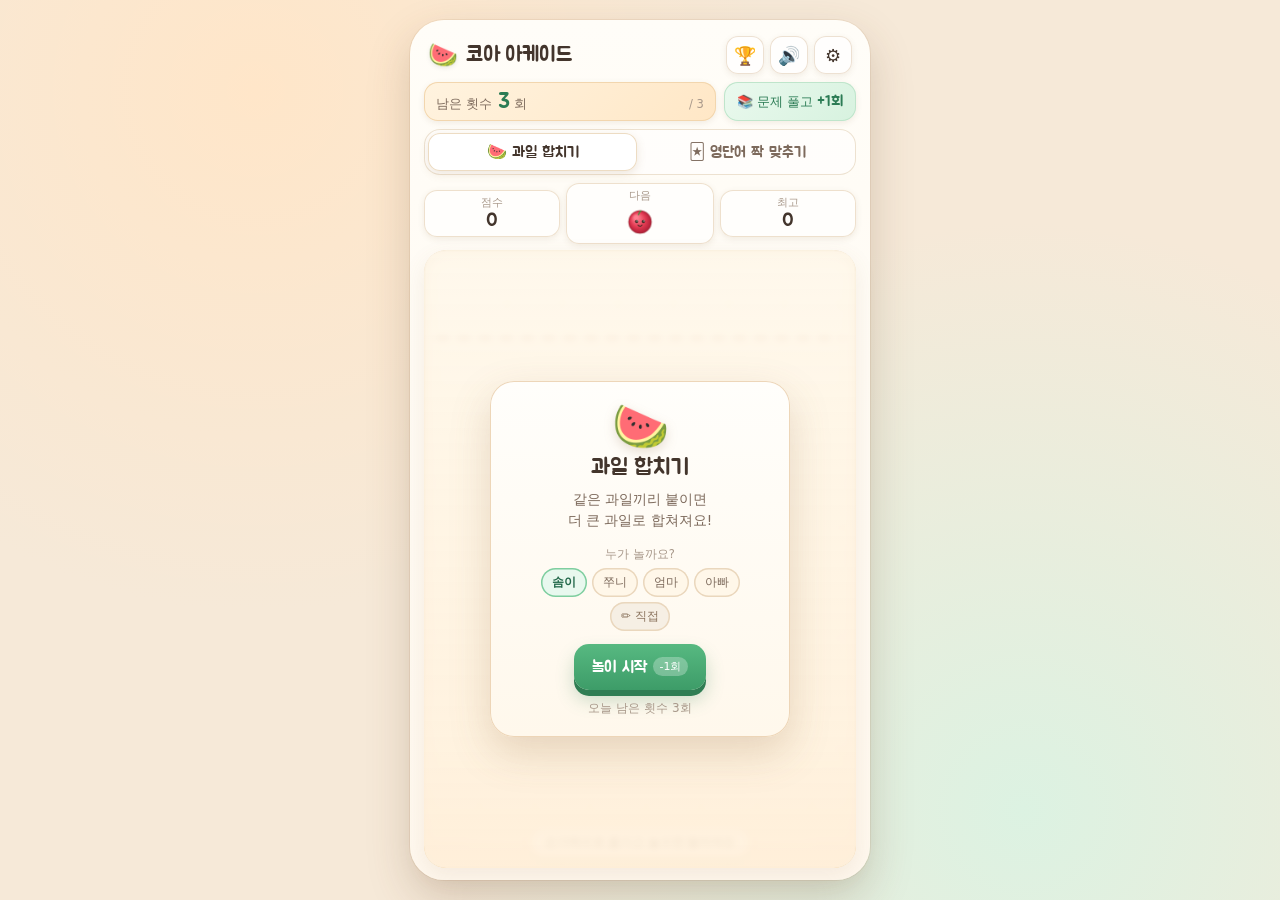
==== commit 45bb84cb: "아케이드: 검색 노출 방지(noindex)" ====
--- a/arcade/index.html
+++ b/arcade/index.html
@@ -4,6 +4,7 @@
 <meta charset="utf-8" />
 <meta name="viewport" content="width=device-width, initial-scale=1, viewport-fit=cover, maximum-scale=1, user-scalable=no" />
 <meta name="theme-color" content="#FFF3E2" />
+<meta name="robots" content="noindex, nofollow" />
 <meta name="description" content="코아 아케이드 — 과일 합치기와 영단어 짝 맞추기로 놀면서 영어·수학을 익히는 우리 아이 미니게임" />
 <title>코아 아케이드 🕹️</title>
 <link rel="icon" href="assets/icon.svg" type="image/svg+xml" />
--- a/arcade/css/style.css
+++ b/arcade/css/style.css
@@ -224,10 +224,13 @@
 .float-gain {
   position: fixed;
   transform: translate(-50%, -50%);
+  padding: 2px 9px;
+  border-radius: 999px;
   font-family: var(--font-cute);
-  font-size: 18px;
-  color: #2c7c55;
-  text-shadow: 0 2px 0 #fff, 0 0 10px rgba(255,255,255,.9);
+  font-size: 13px;
+  color: #fff;
+  background: rgba(44, 124, 85, .92);
+  box-shadow: 0 4px 10px rgba(44, 124, 85, .3);
   pointer-events: none;
   z-index: 40;
   animation: floatGain .8s ease-out forwards;
